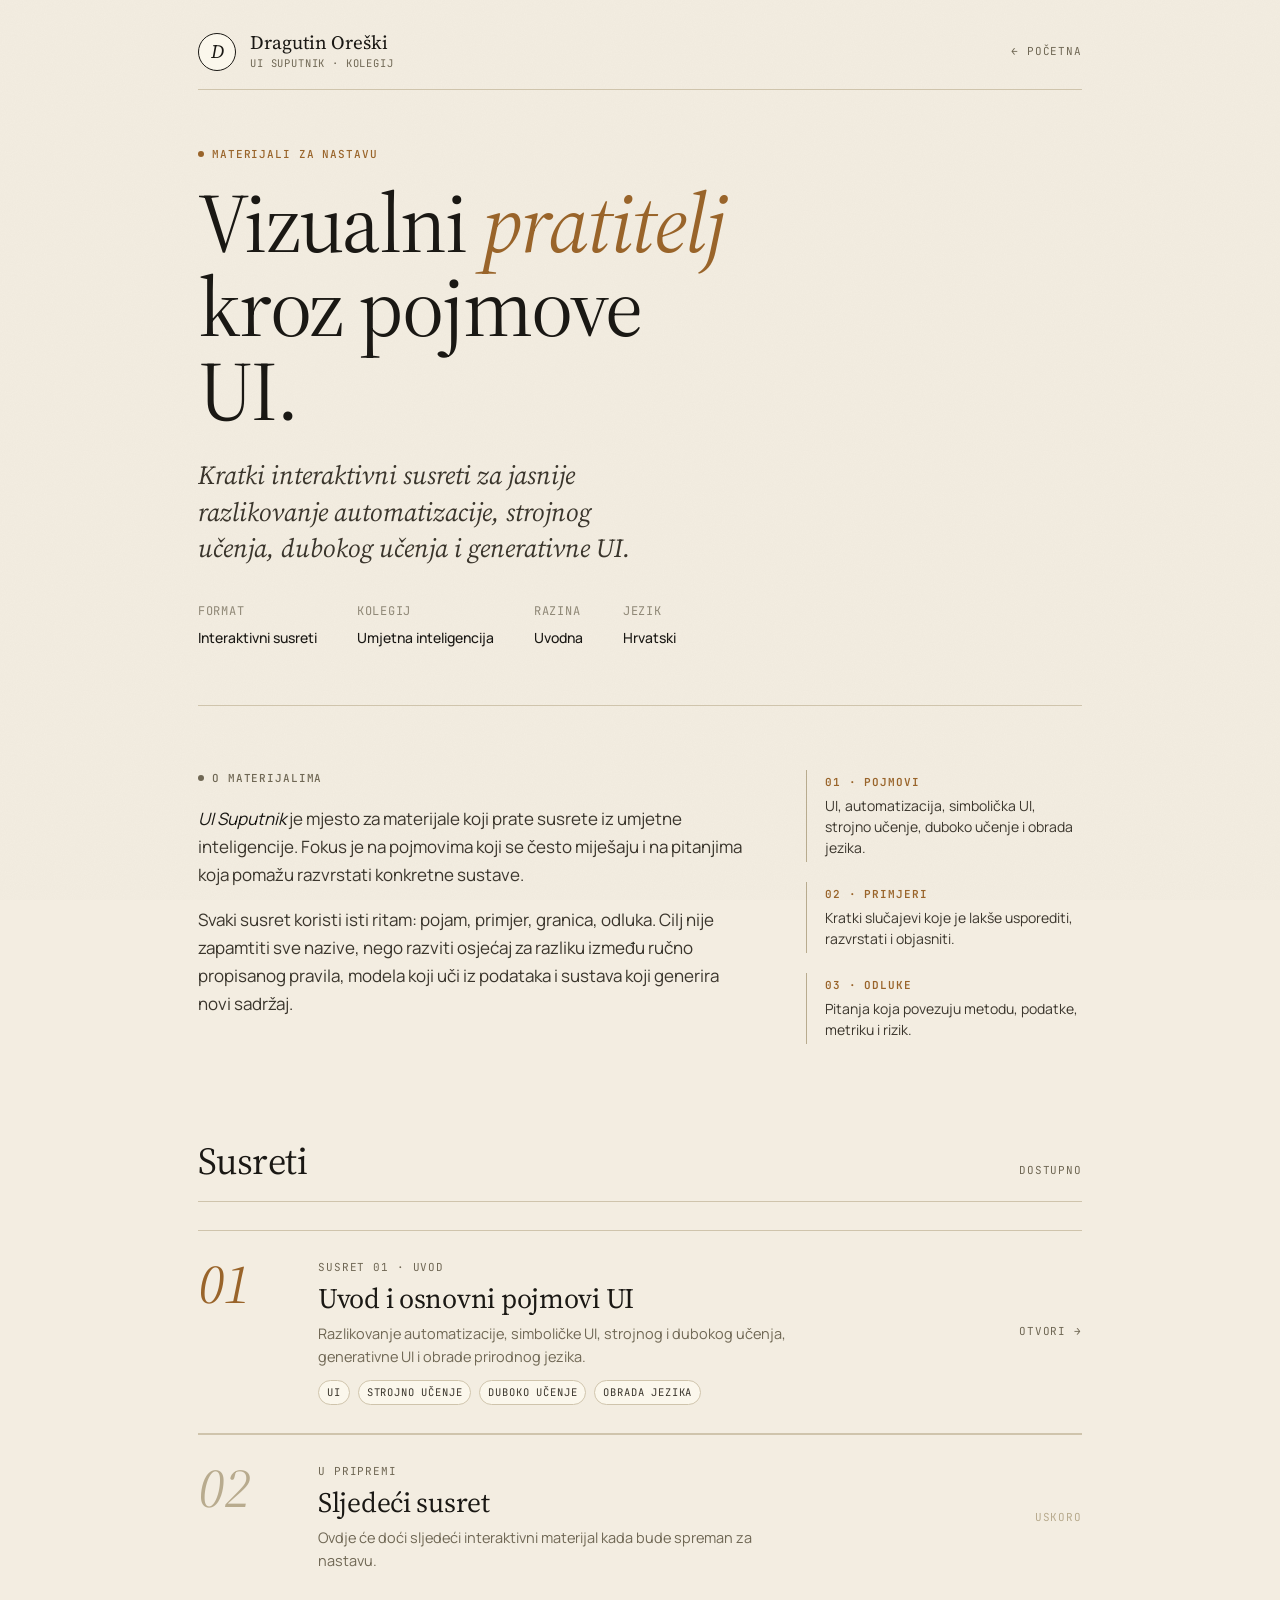
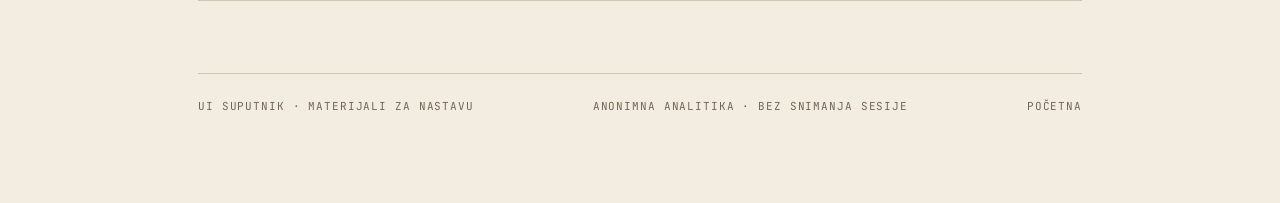
==== index.html @ d4bb2d11 "feat: add PostHog analytics" ====
<!DOCTYPE html>
<html lang="hr">
  <head>
    <meta charset="utf-8">
    <meta name="viewport" content="width=device-width, initial-scale=1">
    <meta name="robots" content="noindex,nofollow">
    <title>UI Suputnik · Materijali za kolegij</title>
    <meta name="description" content="UI Suputnik — vizualni materijali za kolegij umjetne inteligencije.">
    <link rel="alternate" type="text/markdown" href="https://dragutinoreski.com/courses/ui-suputnik/index.html.md" title="Markdown version">
    <link rel="preconnect" href="https://fonts.googleapis.com">
    <link rel="preconnect" href="https://fonts.gstatic.com" crossorigin>
    <link href="https://fonts.googleapis.com/css2?family=Source+Serif+4:ital,opsz,wght@0,8..60,400;0,8..60,500;1,8..60,400&family=Manrope:wght@400;500;600;700&family=JetBrains+Mono:wght@400;500;600&display=swap" rel="stylesheet">
    <style>
      /* ── Shared design tokens (mirrors tokens.css) ──────── */
      :root {
        --serif: "Source Serif 4", "Iowan Old Style", "Charter", Georgia, serif;
        --sans:  "Manrope", -apple-system, BlinkMacSystemFont, "Segoe UI", "Helvetica Neue", Helvetica, Arial, sans-serif;
        --mono:  "JetBrains Mono", ui-monospace, "SF Mono", Menlo, Consolas, monospace;

        --ink:        #1a1814;
        --ink-2:      #3a352c;
        --muted:      #6f6754;
        --muted-soft: #a59c84;

        --paper:      #faf8f3;
        --paper-warm: #f3ede1;
        --card:       #fbf7ec;

        --rule:       #cfc4ac;
        --rule-soft:  #f0eadc;
        --line-2:     #b8ab8e;

        --accent:      oklch(0.55 0.10 65);
        --accent-soft: oklch(0.92 0.04 70);
        --accent-wash: #efe3c7;

        --col-narrow: 760px;
        --col-wide:   980px;
      }

      * { box-sizing: border-box; }
      html, body { margin: 0; padding: 0; }

      body {
        min-height: 100vh;
        background: var(--paper-warm);
        color: var(--ink);
        font-family: var(--sans);
        font-size: 15px;
        line-height: 1.55;
        -webkit-font-smoothing: antialiased;
      }

      body::before {
        content: "";
        position: fixed;
        inset: 0;
        pointer-events: none;
        opacity: 0.32;
        mix-blend-mode: multiply;
        background-image: url("data:image/svg+xml;utf8,<svg xmlns='http://www.w3.org/2000/svg' width='240' height='240'><filter id='n'><feTurbulence type='fractalNoise' baseFrequency='0.9' numOctaves='2' stitchTiles='stitch'/><feColorMatrix values='0 0 0 0 0.1  0 0 0 0 0.09  0 0 0 0 0.07  0 0 0 0.06 0'/></filter><rect width='100%' height='100%' filter='url(%23n)'/></svg>");
        z-index: 0;
      }

      a {
        color: var(--accent);
        text-decoration: none;
        border-bottom: 1px solid currentColor;
      }
      a:hover { color: var(--ink); }

      .wrap {
        position: relative;
        z-index: 1;
        max-width: var(--col-wide);
        margin: 0 auto;
        padding: 32px clamp(20px, 4vw, 48px) 88px;
      }

      /* ── Topbar (shared shell) ──────────────────────────── */
      .topbar {
        display: flex;
        align-items: center;
        justify-content: space-between;
        gap: 24px;
        padding-bottom: 18px;
        border-bottom: 1px solid var(--rule);
        margin-bottom: 56px;
      }
      .brand {
        display: flex;
        align-items: center;
        gap: 14px;
        text-decoration: none;
        border-bottom: none;
        color: inherit;
      }
      .brand-mark {
        display: inline-grid;
        place-items: center;
        width: 38px; height: 38px;
        border: 1.5px solid var(--ink);
        border-radius: 50%;
        background: var(--card);
        font-family: var(--serif);
        font-size: 19px;
        font-style: italic;
      }
      .brand-name {
        display: block;
        font-family: var(--serif);
        font-size: 19px;
        line-height: 1.1;
        color: var(--ink);
      }
      .brand-meta {
        display: block;
        font-family: var(--mono);
        text-transform: uppercase;
        letter-spacing: 0.08em;
        color: var(--muted);
        font-size: 10.5px;
        margin-top: 2px;
      }
      .topbar-right {
        font-family: var(--mono);
        text-transform: uppercase;
        letter-spacing: 0.08em;
        color: var(--muted);
        font-size: 11px;
      }
      .topbar-right a {
        color: var(--muted);
        border-bottom-color: transparent;
      }
      .topbar-right a:hover {
        color: var(--ink);
        border-bottom-color: var(--ink);
      }

      .kicker,
      .section-label,
      .tag,
      .session-kicker,
      .session-cta,
      .colophon {
        font-family: var(--mono);
        text-transform: uppercase;
        letter-spacing: 0.08em;
      }

      .kicker {
        color: var(--accent);
        font-size: 11px;
        font-weight: 500;
        margin-bottom: 18px;
      }
      .kicker--muted { color: var(--muted); }
      .dot {
        display: inline-block;
        width: 6px; height: 6px;
        margin-right: 8px;
        border-radius: 50%;
        background: currentColor;
        transform: translateY(-1px);
      }

      h1 {
        max-width: 14ch;
        margin: 0 0 24px;
        font-family: var(--serif);
        font-size: clamp(46px, 7vw, 84px);
        font-weight: 400;
        line-height: 1;
        letter-spacing: -0.02em;
      }
      h1 em {
        color: var(--accent);
        font-style: italic;
      }

      .hero-sub {
        max-width: 36ch;
        margin: 0 0 36px;
        color: var(--ink-2);
        font-family: var(--serif);
        font-size: clamp(20px, 2.2vw, 26px);
        font-style: italic;
        line-height: 1.4;
      }

      .hero-meta {
        display: flex;
        flex-wrap: wrap;
        gap: 28px 40px;
        padding-bottom: 56px;
        border-bottom: 1px solid var(--rule);
        margin: 0 0 64px;
        color: var(--muted);
        font-family: var(--mono);
        font-size: 12px;
        letter-spacing: 0.06em;
        text-transform: uppercase;
      }
      .hero-meta dt { display: block; margin-bottom: 6px; opacity: 0.75; }
      .hero-meta dd {
        margin: 0;
        color: var(--ink);
        font-family: var(--sans);
        font-size: 14px;
        font-weight: 500;
        letter-spacing: 0;
        text-transform: none;
      }

      .prose {
        display: grid;
        grid-template-columns: minmax(0, 2fr) minmax(0, 1fr);
        gap: 56px;
        margin-bottom: 88px;
      }
      .prose p {
        max-width: 58ch;
        margin: 0 0 1em;
        color: var(--ink-2);
        font-size: 17px;
        line-height: 1.65;
      }
      .prose p:last-child { margin-bottom: 0; }
      .prose em { color: var(--ink); font-style: italic; }

      .pillars {
        display: flex;
        flex-direction: column;
        gap: 20px;
      }
      .pillar {
        padding: 4px 0 4px 18px;
        border-left: 1.5px solid var(--line-2);
      }
      .pillar h4 {
        margin: 0 0 4px;
        color: var(--accent);
        font-family: var(--mono);
        font-size: 11px;
        font-weight: 600;
        letter-spacing: 0.08em;
        text-transform: uppercase;
      }
      .pillar p {
        margin: 0;
        color: var(--ink-2);
        font-size: 14px;
        line-height: 1.5;
      }

      .section-head {
        display: flex;
        align-items: baseline;
        justify-content: space-between;
        gap: 24px;
        margin-bottom: 28px;
        padding-bottom: 10px;
        border-bottom: 1px solid var(--rule);
      }
      .section-head h2 {
        margin: 0;
        font-family: var(--serif);
        font-size: clamp(28px, 3vw, 38px);
        font-weight: 400;
        letter-spacing: -0.015em;
      }
      .section-label { color: var(--muted); font-size: 11px; }

      .sessions { display: flex; flex-direction: column; margin-bottom: 72px; }
      .session {
        display: grid;
        grid-template-columns: 92px minmax(0, 1fr) auto;
        gap: 28px;
        align-items: start;
        padding: 28px 0;
        border-top: 1px solid var(--rule);
        color: inherit;
        text-decoration: none;
        transition: background 0.18s ease;
      }
      .session:last-child { border-bottom: 1px solid var(--rule); }
      a.session { border-bottom: 1px solid var(--rule); }
      a.session:hover { background: linear-gradient(to right, var(--accent-wash) 0%, transparent 70%); }
      a.session:hover .session-title { color: var(--accent); }
      a.session:hover .session-cta { color: var(--accent); transform: translateX(2px); }

      .session-num {
        color: var(--accent);
        font-family: var(--serif);
        font-size: 56px;
        font-style: italic;
        font-weight: 400;
        line-height: 0.9;
        letter-spacing: -0.02em;
      }
      .session.is-soon .session-num { color: var(--line-2); }
      .session-kicker { margin-bottom: 6px; color: var(--muted); font-size: 11px; }
      .session-title {
        margin: 0 0 8px;
        color: var(--ink);
        font-family: var(--serif);
        font-size: clamp(22px, 2.2vw, 28px);
        font-weight: 400;
        line-height: 1.2;
        letter-spacing: -0.01em;
        transition: color 0.18s ease;
      }
      .session-desc {
        max-width: 52ch;
        margin: 0;
        color: var(--muted);
        font-size: 14.5px;
        line-height: 1.55;
      }
      .session-tags { display: flex; flex-wrap: wrap; gap: 8px; margin-top: 12px; }
      .tag {
        padding: 3px 8px;
        border: 1px solid var(--rule);
        border-radius: 100px;
        background: var(--card);
        color: var(--ink-2);
        font-size: 10.5px;
      }
      .session-cta {
        align-self: center;
        color: var(--muted);
        font-size: 11px;
        white-space: nowrap;
        transition: color 0.18s ease, transform 0.18s ease;
      }
      .session.is-soon .session-cta { color: var(--line-2); }

      .colophon {
        display: flex;
        justify-content: space-between;
        flex-wrap: wrap;
        gap: 12px;
        padding-top: 24px;
        border-top: 1px solid var(--rule);
        color: var(--muted);
        font-size: 11px;
      }
      .colophon a { color: var(--muted); border-bottom-color: transparent; }
      .colophon a:hover { color: var(--ink); border-bottom-color: var(--ink); }

      @media (max-width: 720px) {
        .topbar { align-items: flex-start; margin-bottom: 36px; }
        h1 { font-size: 48px; }
        .hero-meta { gap: 18px 28px; margin-bottom: 56px; }
        .prose { grid-template-columns: 1fr; gap: 36px; margin-bottom: 56px; }
        .prose p { font-size: 16px; }
        .session { grid-template-columns: 60px minmax(0, 1fr); gap: 18px; padding: 22px 0; }
        .session-num { font-size: 40px; }
        .session-cta { grid-column: 2; align-self: start; margin-top: 8px; }
      }
    </style>
    <script defer src="/analytics.js"></script>
  </head>
  <body>
    <div class="wrap">
      <header class="topbar">
        <a class="brand" href="../../">
          <span class="brand-mark" aria-hidden="true">D</span>
          <span>
            <span class="brand-name">Dragutin Oreški</span>
            <span class="brand-meta">UI Suputnik · Kolegij</span>
          </span>
        </a>
        <nav class="topbar-right">
          <a href="../../">← Početna</a>
        </nav>
      </header>

      <section>
        <div class="kicker"><span class="dot"></span>Materijali za nastavu</div>
        <h1>Vizualni <em>pratitelj</em> kroz pojmove UI.</h1>
        <p class="hero-sub">
          Kratki interaktivni susreti za jasnije razlikovanje automatizacije, strojnog učenja, dubokog učenja i generativne UI.
        </p>

        <dl class="hero-meta">
          <div><dt>Format</dt><dd>Interaktivni susreti</dd></div>
          <div><dt>Kolegij</dt><dd>Umjetna inteligencija</dd></div>
          <div><dt>Razina</dt><dd>Uvodna</dd></div>
          <div><dt>Jezik</dt><dd>Hrvatski</dd></div>
        </dl>
      </section>

      <section class="prose">
        <div>
          <div class="kicker kicker--muted"><span class="dot"></span>O materijalima</div>
          <p>
            <em>UI Suputnik</em> je mjesto za materijale koji prate susrete iz umjetne inteligencije. Fokus je na pojmovima koji se često miješaju i na pitanjima koja pomažu razvrstati konkretne sustave.
          </p>
          <p>
            Svaki susret koristi isti ritam: pojam, primjer, granica, odluka. Cilj nije zapamtiti sve nazive, nego razviti osjećaj za razliku između ručno propisanog pravila, modela koji uči iz podataka i sustava koji generira novi sadržaj.
          </p>
        </div>
        <aside class="pillars">
          <div class="pillar">
            <h4>01 · Pojmovi</h4>
            <p>UI, automatizacija, simbolička UI, strojno učenje, duboko učenje i obrada jezika.</p>
          </div>
          <div class="pillar">
            <h4>02 · Primjeri</h4>
            <p>Kratki slučajevi koje je lakše usporediti, razvrstati i objasniti.</p>
          </div>
          <div class="pillar">
            <h4>03 · Odluke</h4>
            <p>Pitanja koja povezuju metodu, podatke, metriku i rizik.</p>
          </div>
        </aside>
      </section>

      <section>
        <div class="section-head">
          <h2>Susreti</h2>
          <span class="section-label">dostupno</span>
        </div>

        <div class="sessions">
          <a class="session" href="susret-01/">
            <div class="session-num">01</div>
            <div>
              <div class="session-kicker">Susret 01 · Uvod</div>
              <h3 class="session-title">Uvod i osnovni pojmovi UI</h3>
              <p class="session-desc">
                Razlikovanje automatizacije, simboličke UI, strojnog i dubokog učenja, generativne UI i obrade prirodnog jezika.
              </p>
              <div class="session-tags">
                <span class="tag">UI</span>
                <span class="tag">Strojno učenje</span>
                <span class="tag">Duboko učenje</span>
                <span class="tag">Obrada jezika</span>
              </div>
            </div>
            <div class="session-cta">Otvori →</div>
          </a>

          <div class="session is-soon">
            <div class="session-num">02</div>
            <div>
              <div class="session-kicker">U pripremi</div>
              <h3 class="session-title">Sljedeći susret</h3>
              <p class="session-desc">
                Ovdje će doći sljedeći interaktivni materijal kada bude spreman za nastavu.
              </p>
            </div>
            <div class="session-cta">Uskoro</div>
          </div>
        </div>
      </section>

      <footer class="colophon">
        <span>UI Suputnik · materijali za nastavu</span>
        <span>Anonimna analitika · bez snimanja sesije</span>
        <span><a href="../../">Početna</a></span>
      </footer>
    </div>
  </body>
</html>
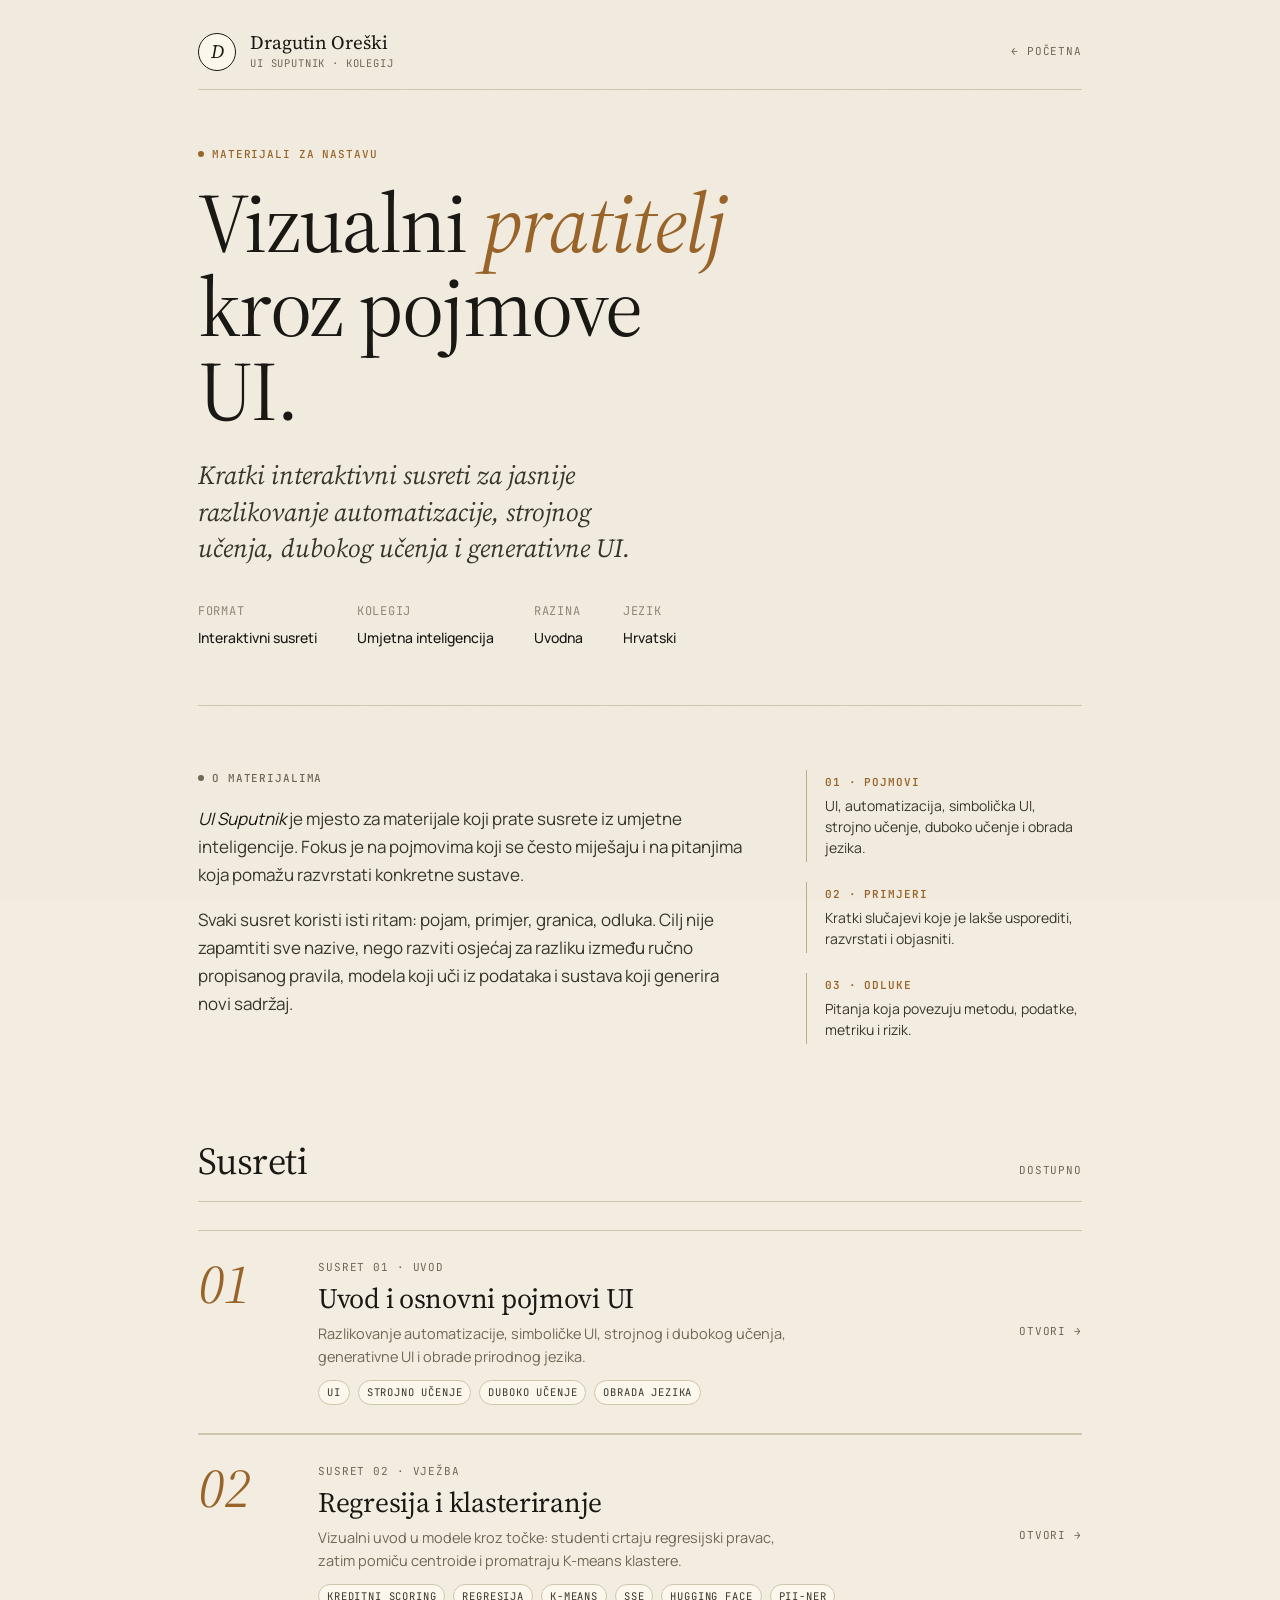
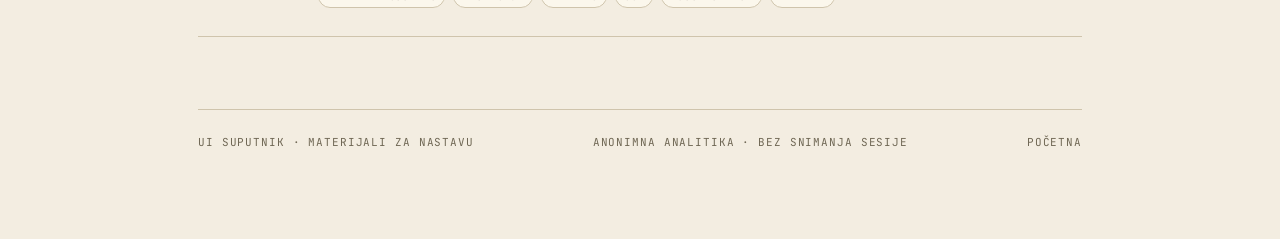
==== commit fc315815: "feat: add susret-02 (regresija i klasteriranje)" ====
--- a/index.html
+++ b/index.html
@@ -443,17 +443,25 @@
             <div class="session-cta">Otvori →</div>
           </a>
 
-          <div class="session is-soon">
+          <a class="session" href="susret-02/">
             <div class="session-num">02</div>
             <div>
-              <div class="session-kicker">U pripremi</div>
-              <h3 class="session-title">Sljedeći susret</h3>
+              <div class="session-kicker">Susret 02 · Vježba</div>
+              <h3 class="session-title">Regresija i klasteriranje</h3>
               <p class="session-desc">
-                Ovdje će doći sljedeći interaktivni materijal kada bude spreman za nastavu.
+                Vizualni uvod u modele kroz točke: studenti crtaju regresijski pravac, zatim pomiču centroide i promatraju K-means klastere.
               </p>
+              <div class="session-tags">
+                <span class="tag">Kreditni scoring</span>
+                <span class="tag">Regresija</span>
+                <span class="tag">K-means</span>
+                <span class="tag">SSE</span>
+                <span class="tag">Hugging Face</span>
+                <span class="tag">PII-NER</span>
+              </div>
             </div>
-            <div class="session-cta">Uskoro</div>
-          </div>
+            <div class="session-cta">Otvori →</div>
+          </a>
         </div>
       </section>
 
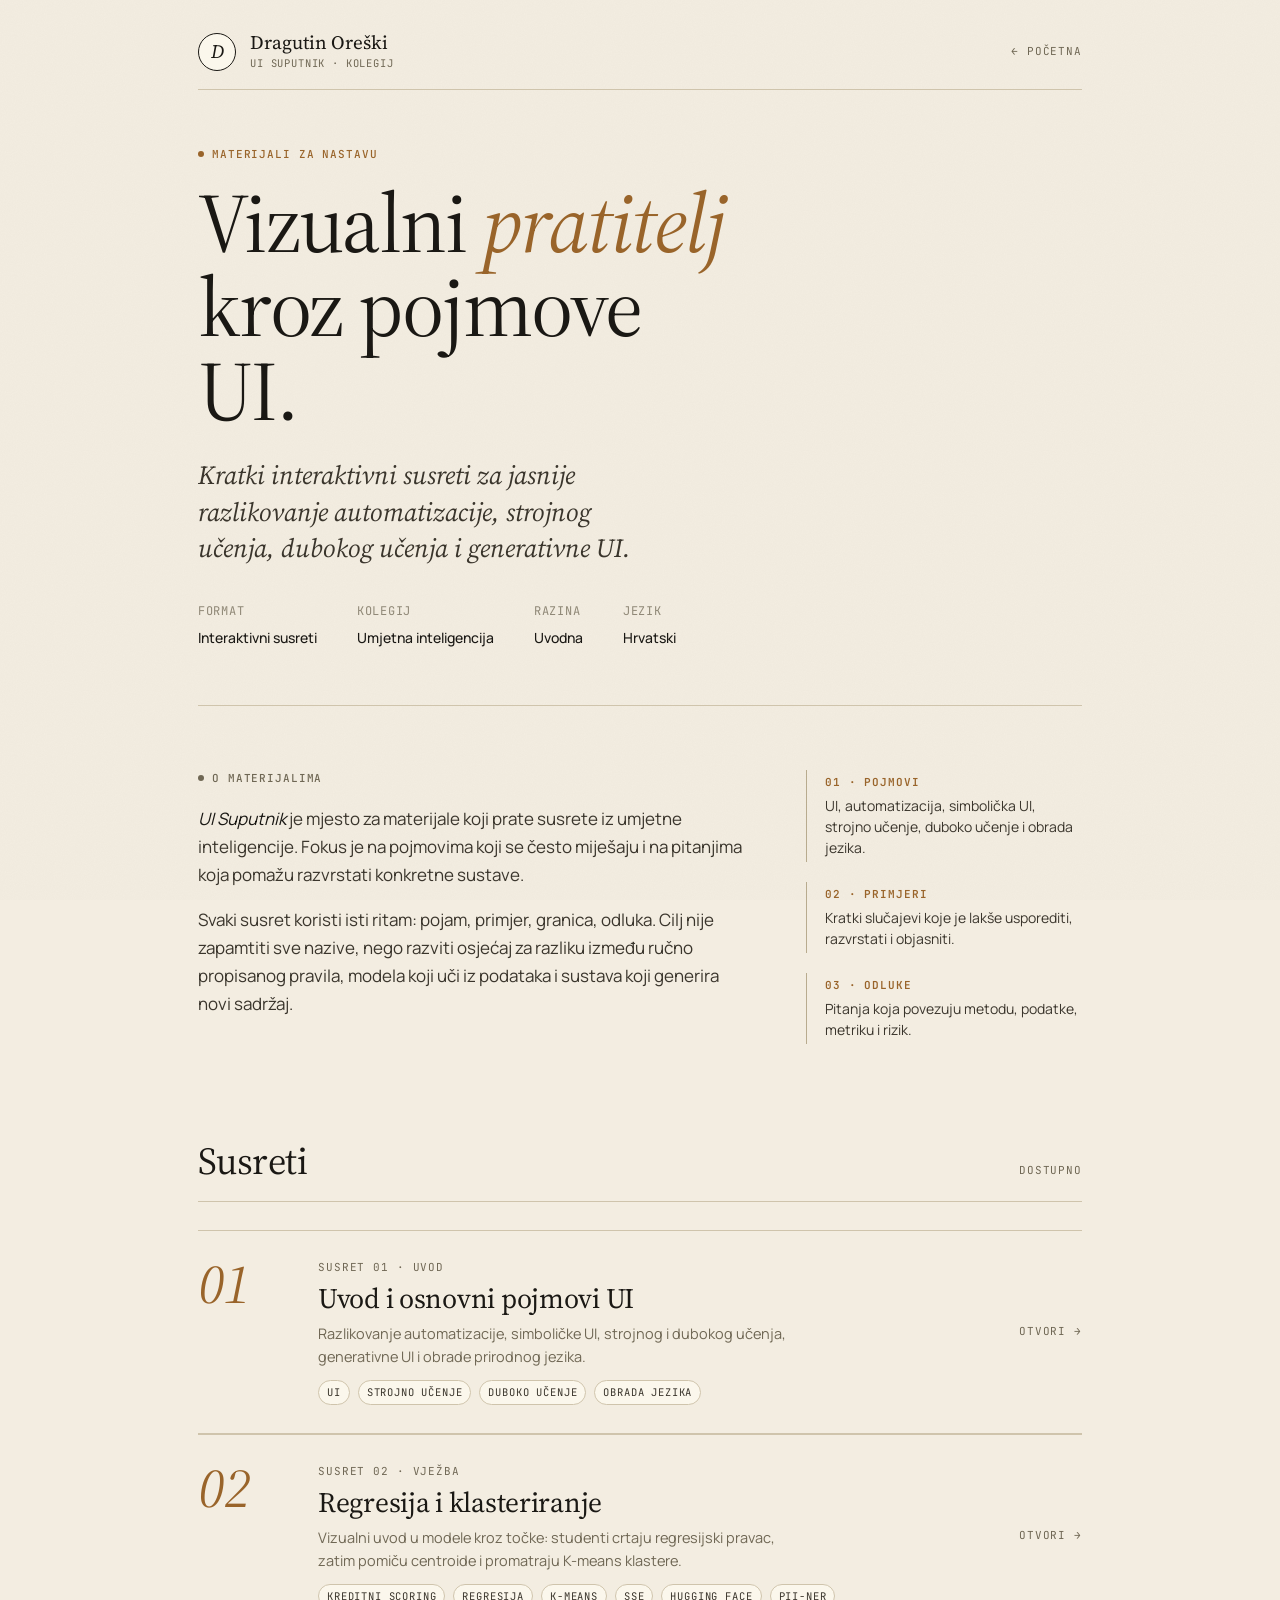
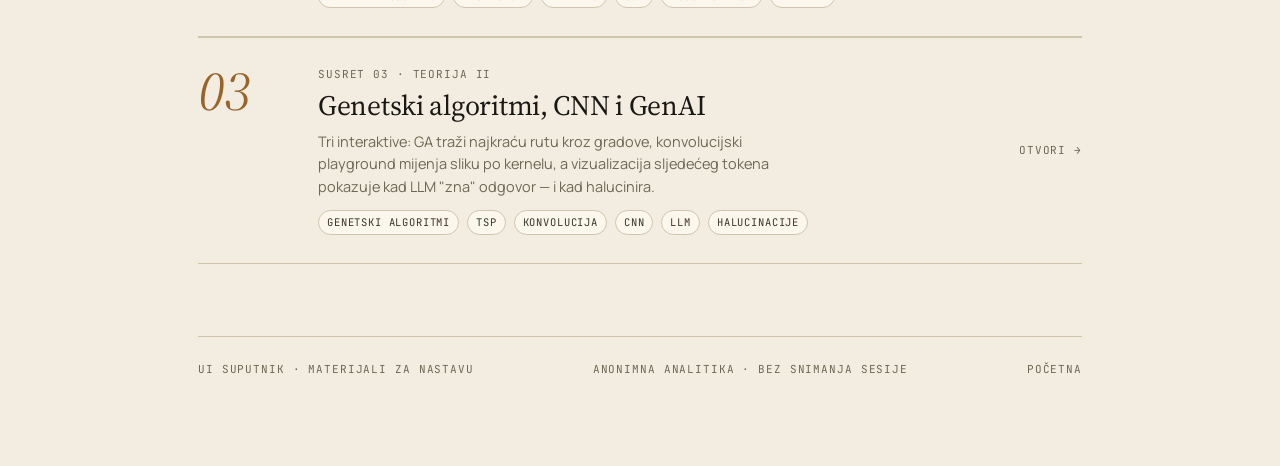
==== commit 206ecec8: "feat: add susret 03 interactive demos" ====
--- a/index.html
+++ b/index.html
@@ -462,6 +462,26 @@
             </div>
             <div class="session-cta">Otvori →</div>
           </a>
+
+          <a class="session" href="susret-03/">
+            <div class="session-num">03</div>
+            <div>
+              <div class="session-kicker">Susret 03 · Teorija II</div>
+              <h3 class="session-title">Genetski algoritmi, CNN i GenAI</h3>
+              <p class="session-desc">
+                Tri interaktive: GA traži najkraću rutu kroz gradove, konvolucijski playground mijenja sliku po kernelu, a vizualizacija sljedećeg tokena pokazuje kad LLM "zna" odgovor — i kad halucinira.
+              </p>
+              <div class="session-tags">
+                <span class="tag">Genetski algoritmi</span>
+                <span class="tag">TSP</span>
+                <span class="tag">Konvolucija</span>
+                <span class="tag">CNN</span>
+                <span class="tag">LLM</span>
+                <span class="tag">Halucinacije</span>
+              </div>
+            </div>
+            <div class="session-cta">Otvori →</div>
+          </a>
         </div>
       </section>
 
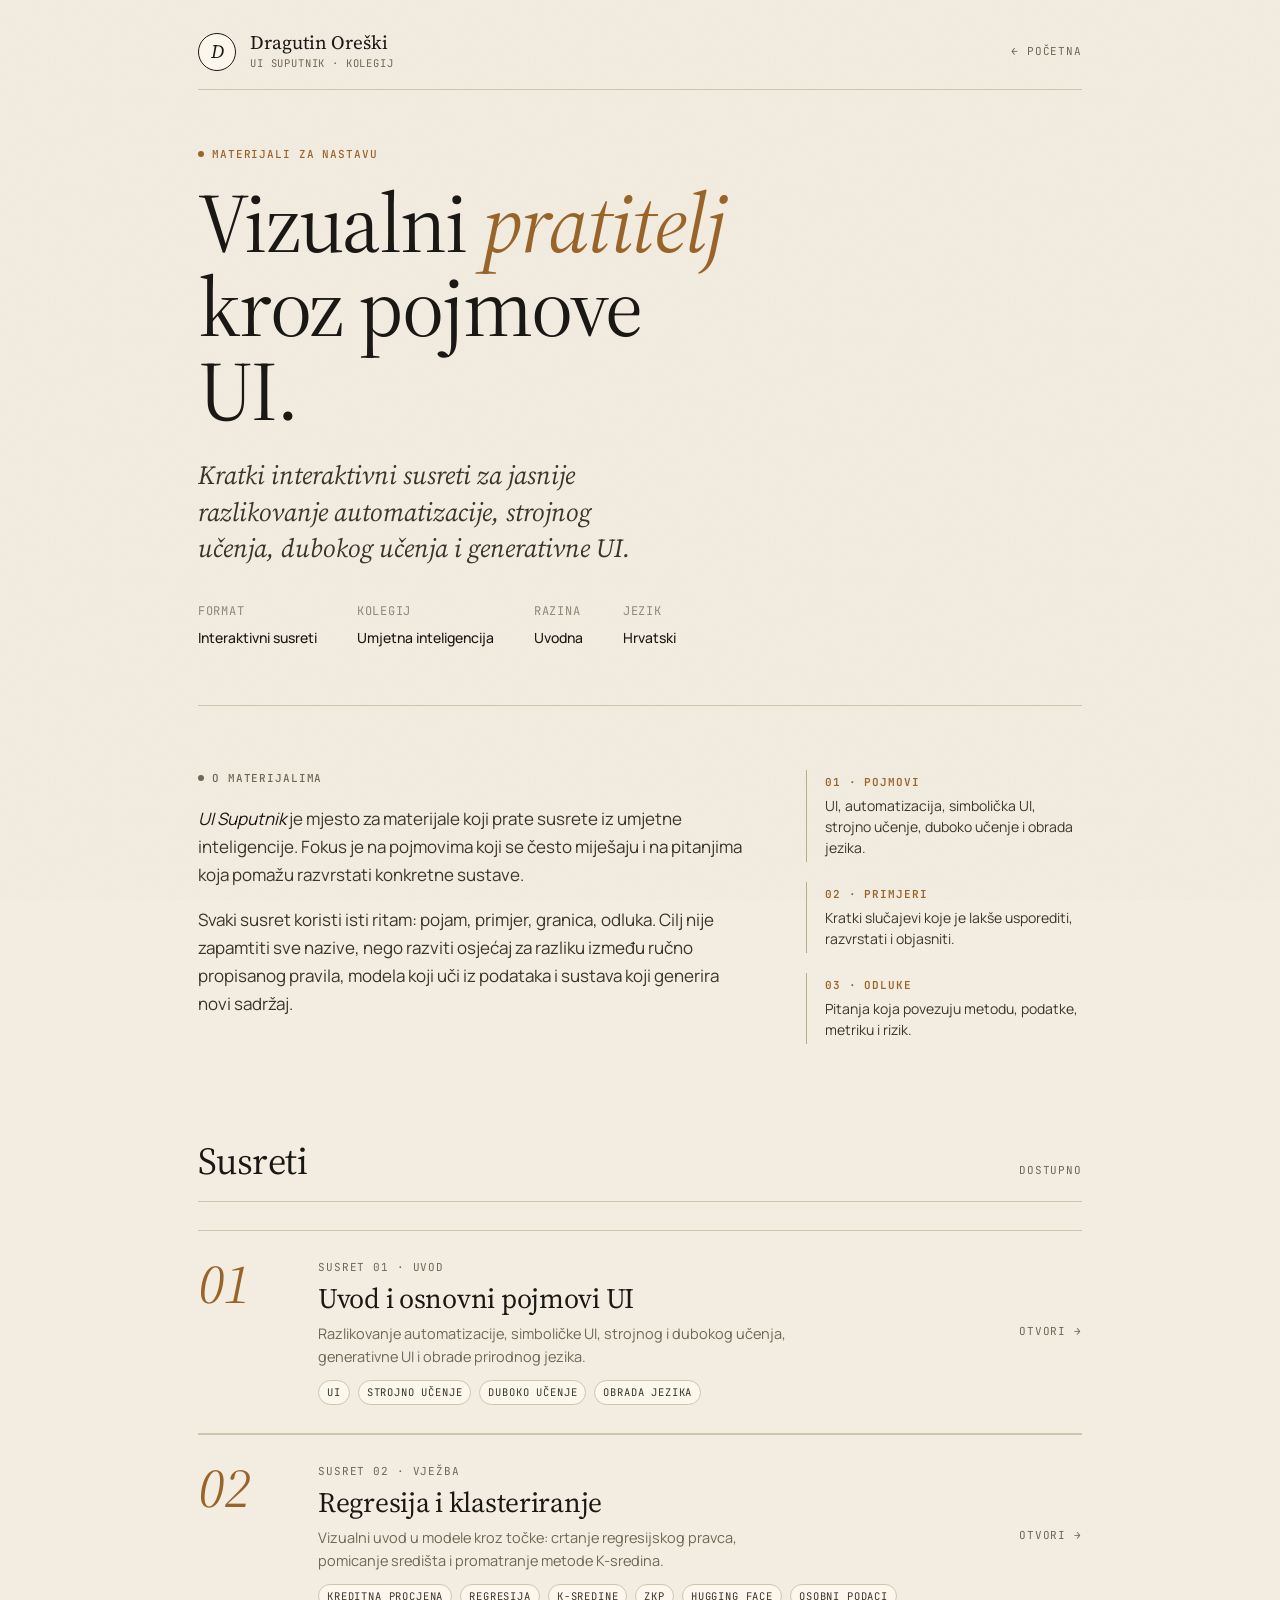
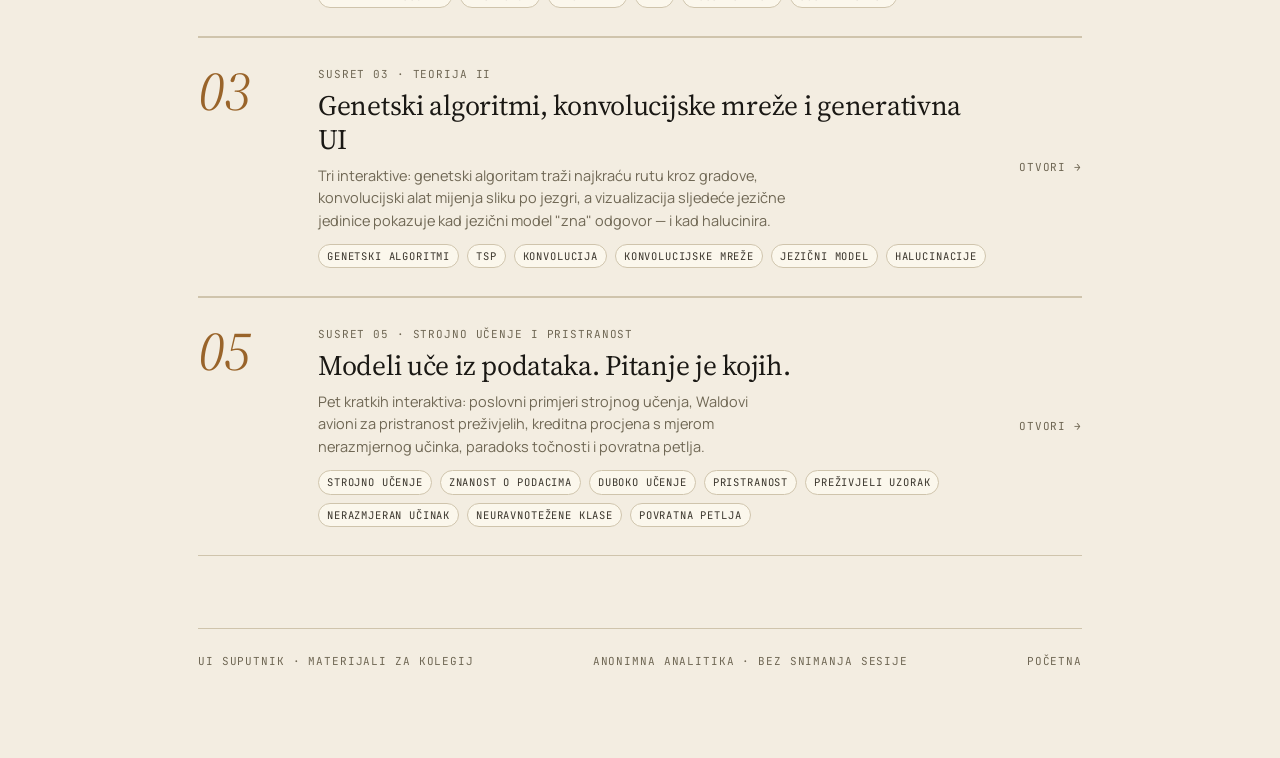
==== commit 2a7d730e: "chore: update session navigation and labels" ====
--- a/index.html
+++ b/index.html
@@ -449,15 +449,15 @@
               <div class="session-kicker">Susret 02 · Vježba</div>
               <h3 class="session-title">Regresija i klasteriranje</h3>
               <p class="session-desc">
-                Vizualni uvod u modele kroz točke: studenti crtaju regresijski pravac, zatim pomiču centroide i promatraju K-means klastere.
+                Vizualni uvod u modele kroz točke: crtanje regresijskog pravca, pomicanje središta i promatranje metode K-sredina.
               </p>
               <div class="session-tags">
-                <span class="tag">Kreditni scoring</span>
+                <span class="tag">Kreditna procjena</span>
                 <span class="tag">Regresija</span>
-                <span class="tag">K-means</span>
-                <span class="tag">SSE</span>
+                <span class="tag">K-sredine</span>
+                <span class="tag">ZKP</span>
                 <span class="tag">Hugging Face</span>
-                <span class="tag">PII-NER</span>
+                <span class="tag">Osobni podaci</span>
               </div>
             </div>
             <div class="session-cta">Otvori →</div>
@@ -467,17 +467,39 @@
             <div class="session-num">03</div>
             <div>
               <div class="session-kicker">Susret 03 · Teorija II</div>
-              <h3 class="session-title">Genetski algoritmi, CNN i GenAI</h3>
+              <h3 class="session-title">Genetski algoritmi, konvolucijske mreže i generativna UI</h3>
               <p class="session-desc">
-                Tri interaktive: GA traži najkraću rutu kroz gradove, konvolucijski playground mijenja sliku po kernelu, a vizualizacija sljedećeg tokena pokazuje kad LLM "zna" odgovor — i kad halucinira.
+                Tri interaktive: genetski algoritam traži najkraću rutu kroz gradove, konvolucijski alat mijenja sliku po jezgri, a vizualizacija sljedeće jezične jedinice pokazuje kad jezični model "zna" odgovor — i kad halucinira.
               </p>
               <div class="session-tags">
                 <span class="tag">Genetski algoritmi</span>
                 <span class="tag">TSP</span>
                 <span class="tag">Konvolucija</span>
-                <span class="tag">CNN</span>
-                <span class="tag">LLM</span>
+                <span class="tag">Konvolucijske mreže</span>
+                <span class="tag">Jezični model</span>
                 <span class="tag">Halucinacije</span>
+              </div>
+            </div>
+            <div class="session-cta">Otvori →</div>
+          </a>
+
+          <a class="session" href="susret-05/">
+            <div class="session-num">05</div>
+            <div>
+              <div class="session-kicker">Susret 05 · Strojno učenje i pristranost</div>
+              <h3 class="session-title">Modeli uče iz podataka. Pitanje je kojih.</h3>
+              <p class="session-desc">
+                Pet kratkih interaktiva: poslovni primjeri strojnog učenja, Waldovi avioni za pristranost preživjelih, kreditna procjena s mjerom nerazmjernog učinka, paradoks točnosti i povratna petlja.
+              </p>
+              <div class="session-tags">
+                <span class="tag">Strojno učenje</span>
+                <span class="tag">Znanost o podacima</span>
+                <span class="tag">Duboko učenje</span>
+                <span class="tag">Pristranost</span>
+                <span class="tag">Preživjeli uzorak</span>
+                <span class="tag">Nerazmjeran učinak</span>
+                <span class="tag">Neuravnotežene klase</span>
+                <span class="tag">Povratna petlja</span>
               </div>
             </div>
             <div class="session-cta">Otvori →</div>
@@ -486,7 +508,7 @@
       </section>
 
       <footer class="colophon">
-        <span>UI Suputnik · materijali za nastavu</span>
+        <span>UI Suputnik · materijali za kolegij</span>
         <span>Anonimna analitika · bez snimanja sesije</span>
         <span><a href="../../">Početna</a></span>
       </footer>
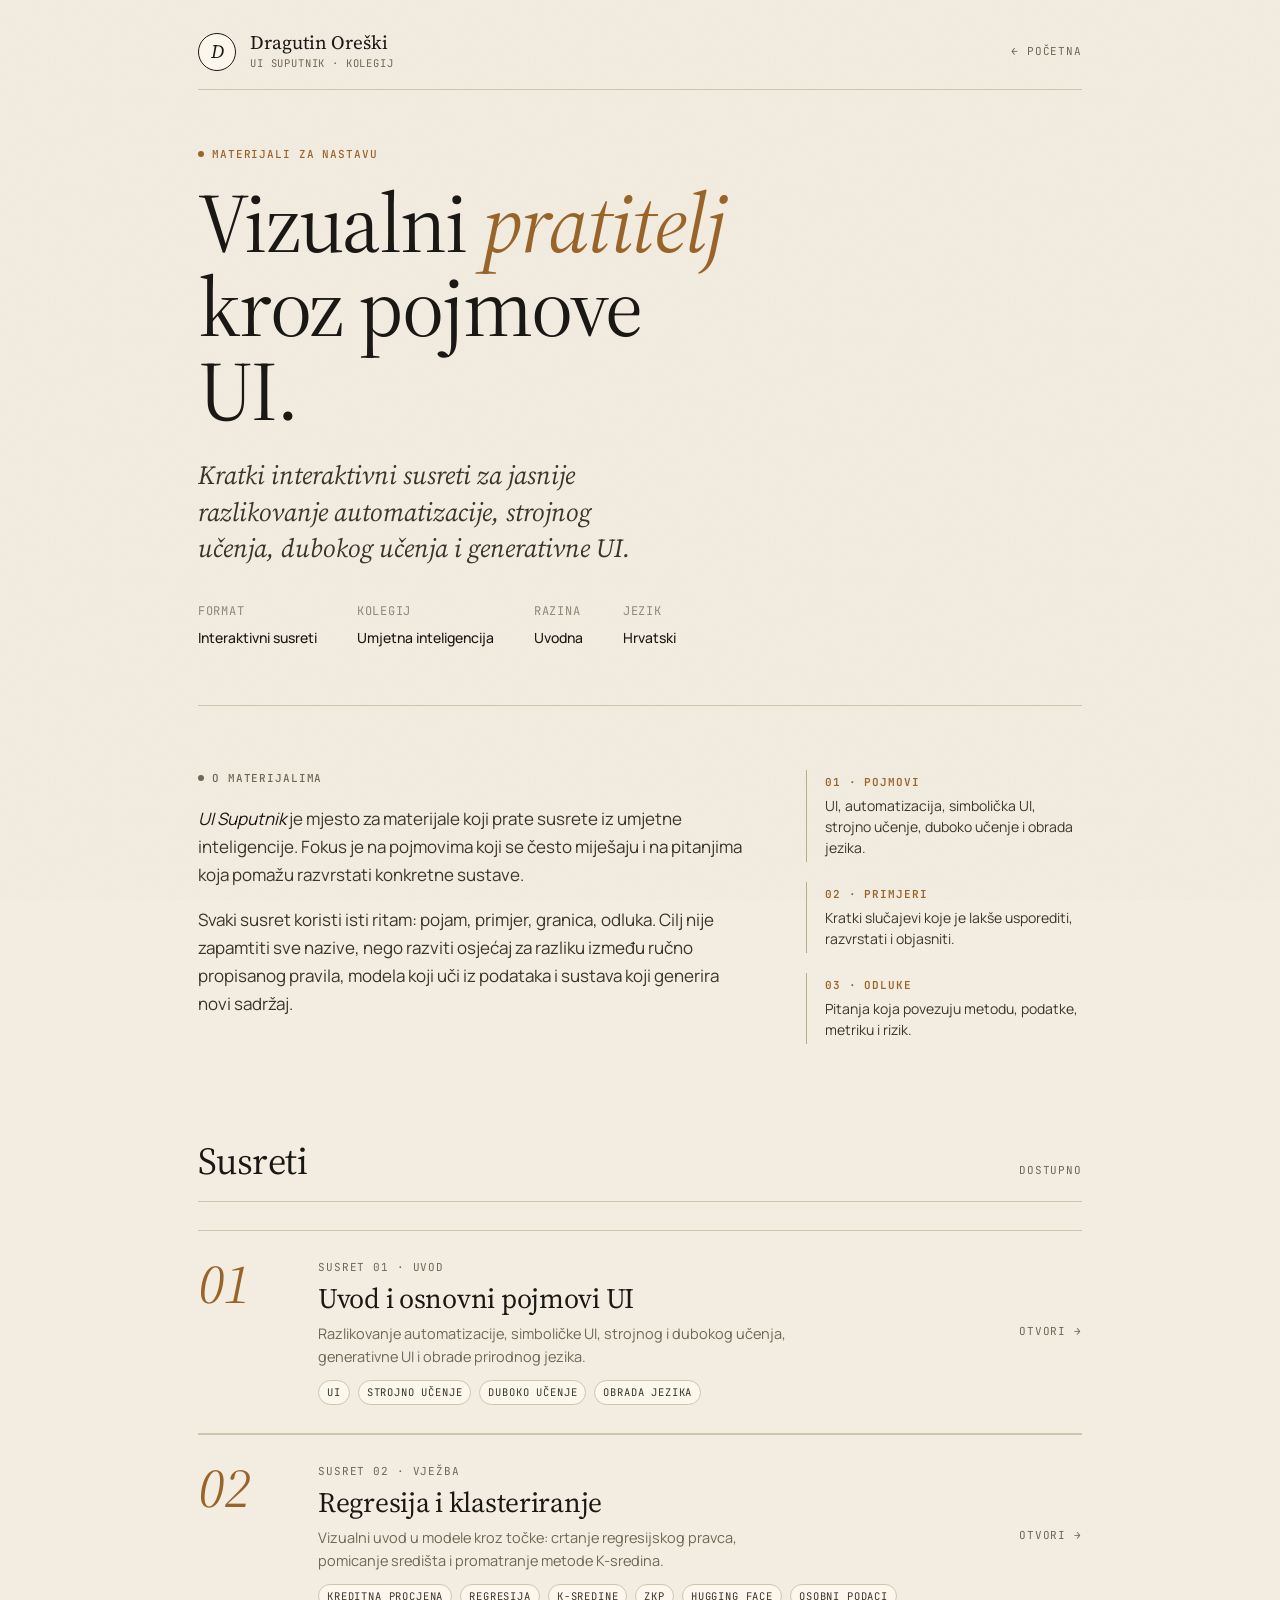
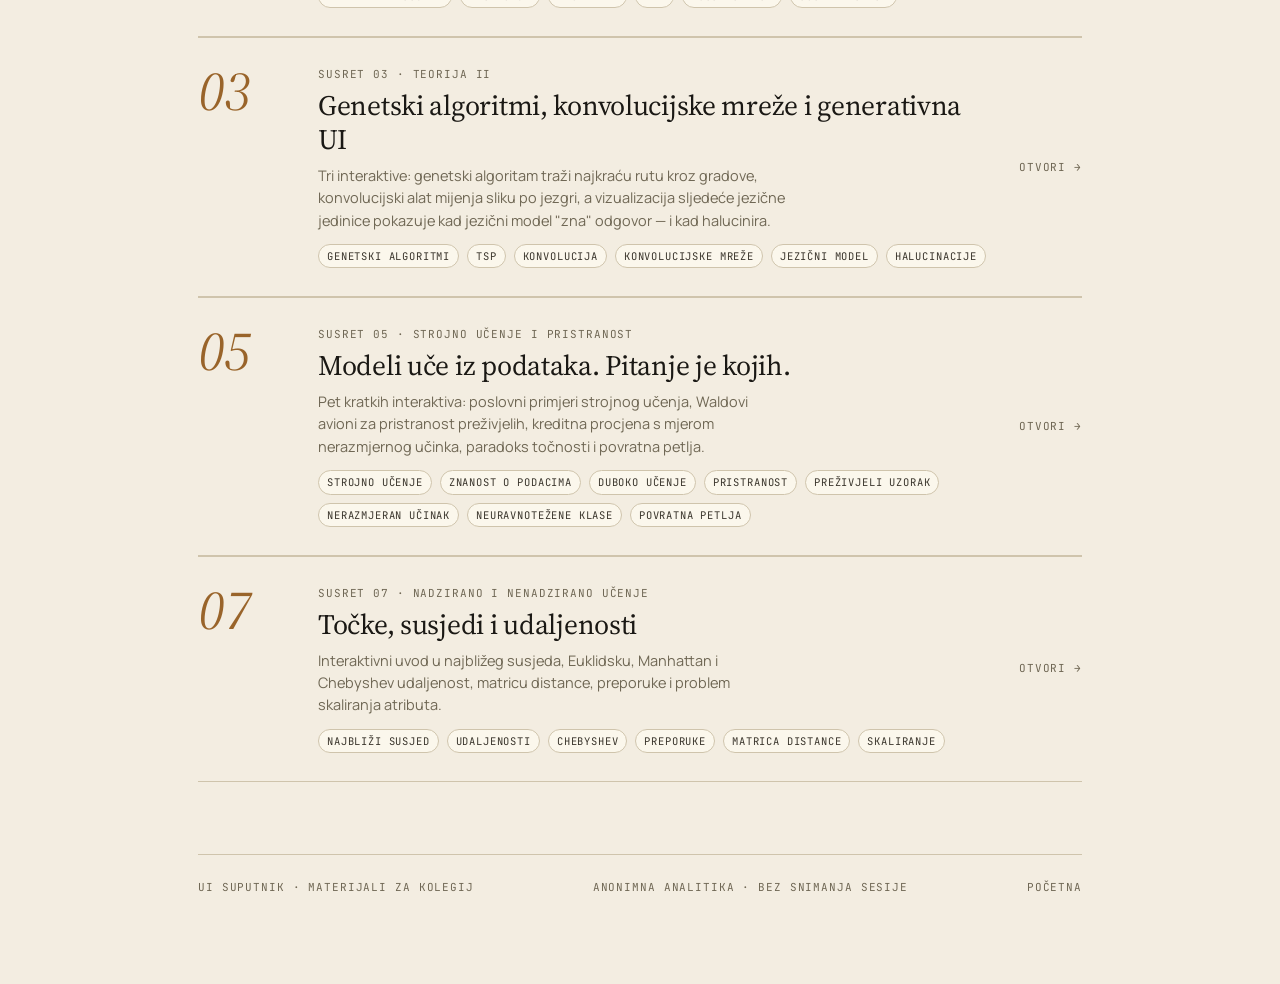
==== commit 3498a5c4: "feat: add susret 07 distance companion" ====
--- a/index.html
+++ b/index.html
@@ -504,6 +504,26 @@
             </div>
             <div class="session-cta">Otvori →</div>
           </a>
+
+          <a class="session" href="susret-07/">
+            <div class="session-num">07</div>
+            <div>
+              <div class="session-kicker">Susret 07 · Nadzirano i nenadzirano učenje</div>
+              <h3 class="session-title">Točke, susjedi i udaljenosti</h3>
+              <p class="session-desc">
+                Interaktivni uvod u najbližeg susjeda, Euklidsku, Manhattan i Chebyshev udaljenost, matricu distance, preporuke i problem skaliranja atributa.
+              </p>
+              <div class="session-tags">
+                <span class="tag">Najbliži susjed</span>
+                <span class="tag">Udaljenosti</span>
+                <span class="tag">Chebyshev</span>
+                <span class="tag">Preporuke</span>
+                <span class="tag">Matrica distance</span>
+                <span class="tag">Skaliranje</span>
+              </div>
+            </div>
+            <div class="session-cta">Otvori →</div>
+          </a>
         </div>
       </section>
 
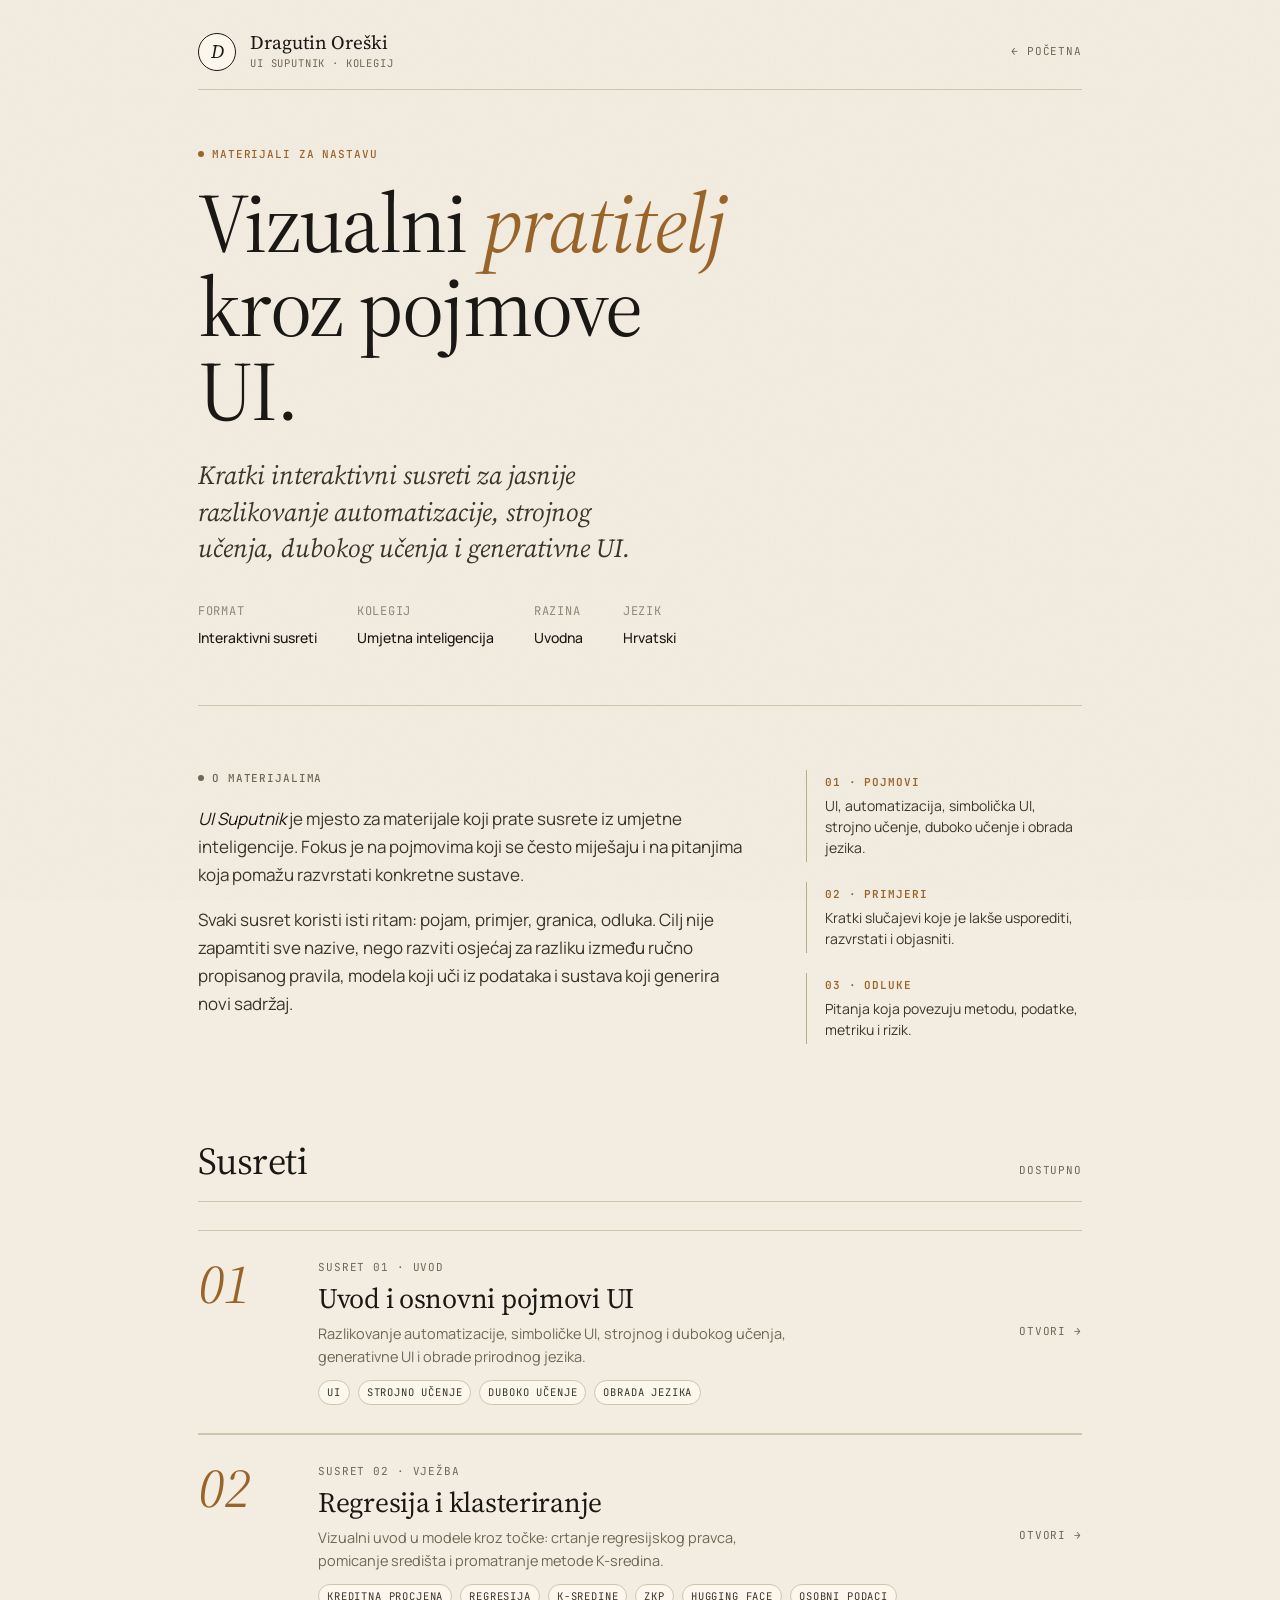
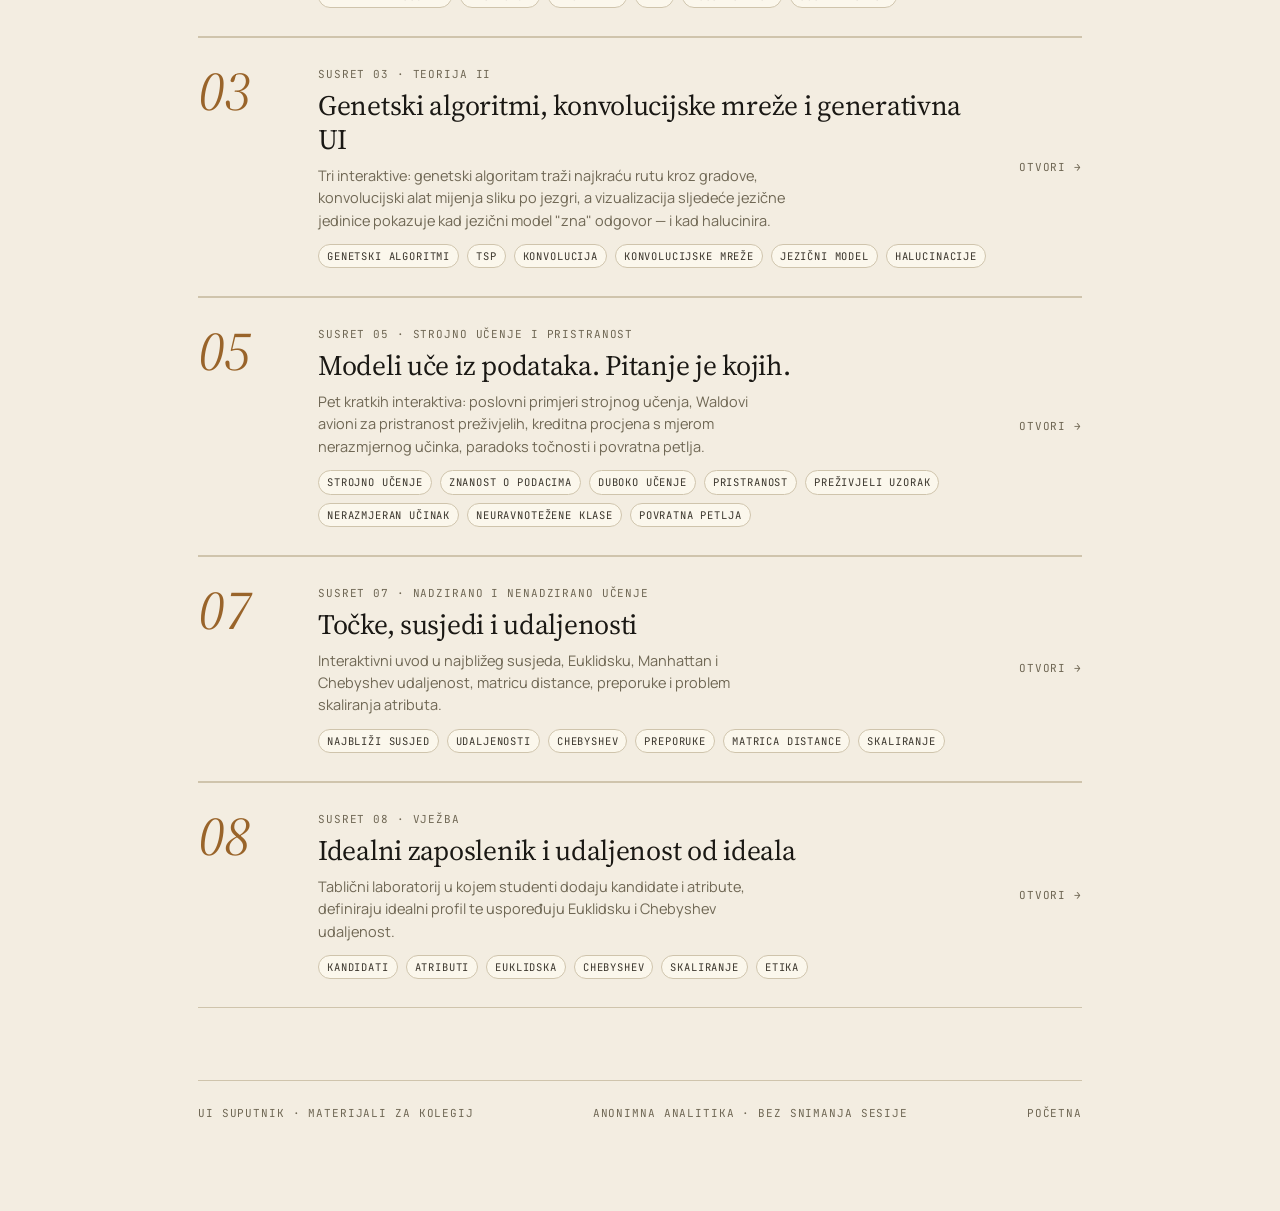
==== commit edefec5c: "feat: add ideal employee distance lab" ====
--- a/index.html
+++ b/index.html
@@ -524,6 +524,26 @@
             </div>
             <div class="session-cta">Otvori →</div>
           </a>
+
+          <a class="session" href="susret-08/">
+            <div class="session-num">08</div>
+            <div>
+              <div class="session-kicker">Susret 08 · Vježba</div>
+              <h3 class="session-title">Idealni zaposlenik i udaljenost od ideala</h3>
+              <p class="session-desc">
+                Tablični laboratorij u kojem studenti dodaju kandidate i atribute, definiraju idealni profil te uspoređuju Euklidsku i Chebyshev udaljenost.
+              </p>
+              <div class="session-tags">
+                <span class="tag">Kandidati</span>
+                <span class="tag">Atributi</span>
+                <span class="tag">Euklidska</span>
+                <span class="tag">Chebyshev</span>
+                <span class="tag">Skaliranje</span>
+                <span class="tag">Etika</span>
+              </div>
+            </div>
+            <div class="session-cta">Otvori →</div>
+          </a>
         </div>
       </section>
 
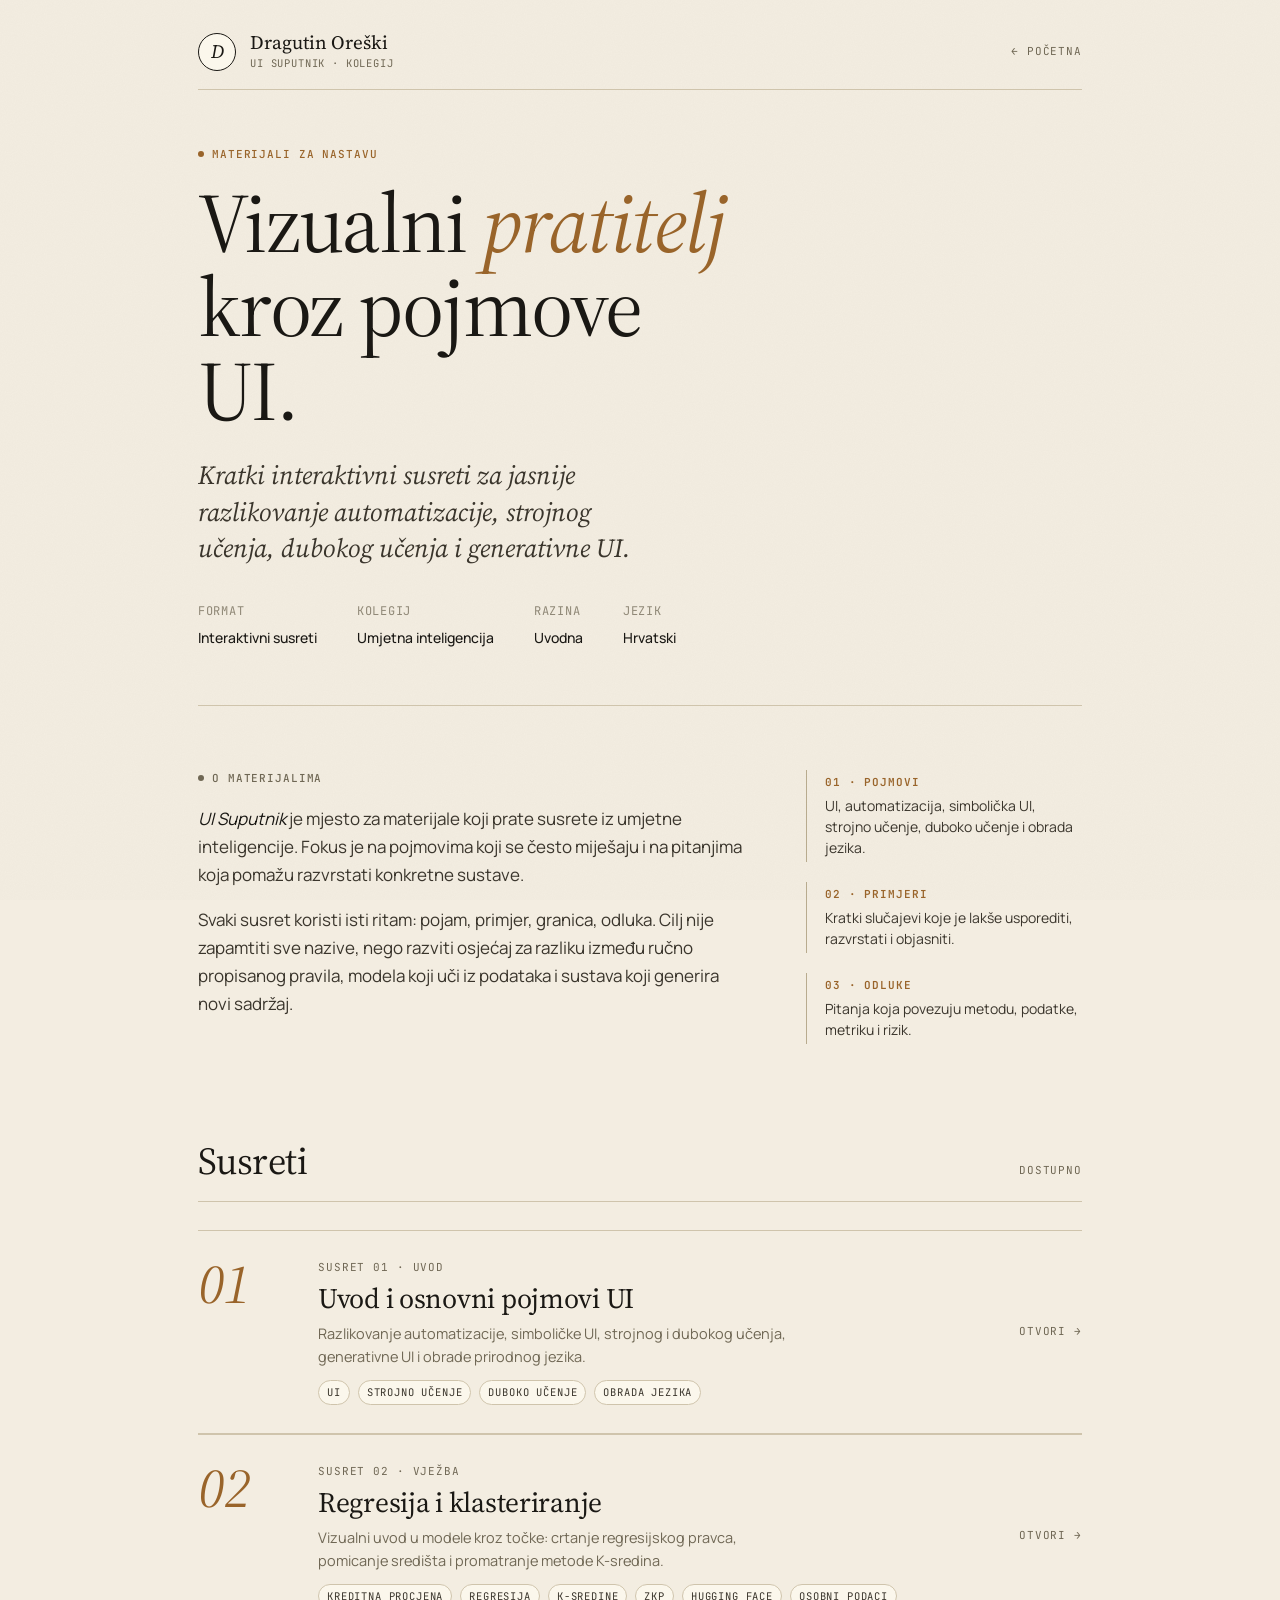
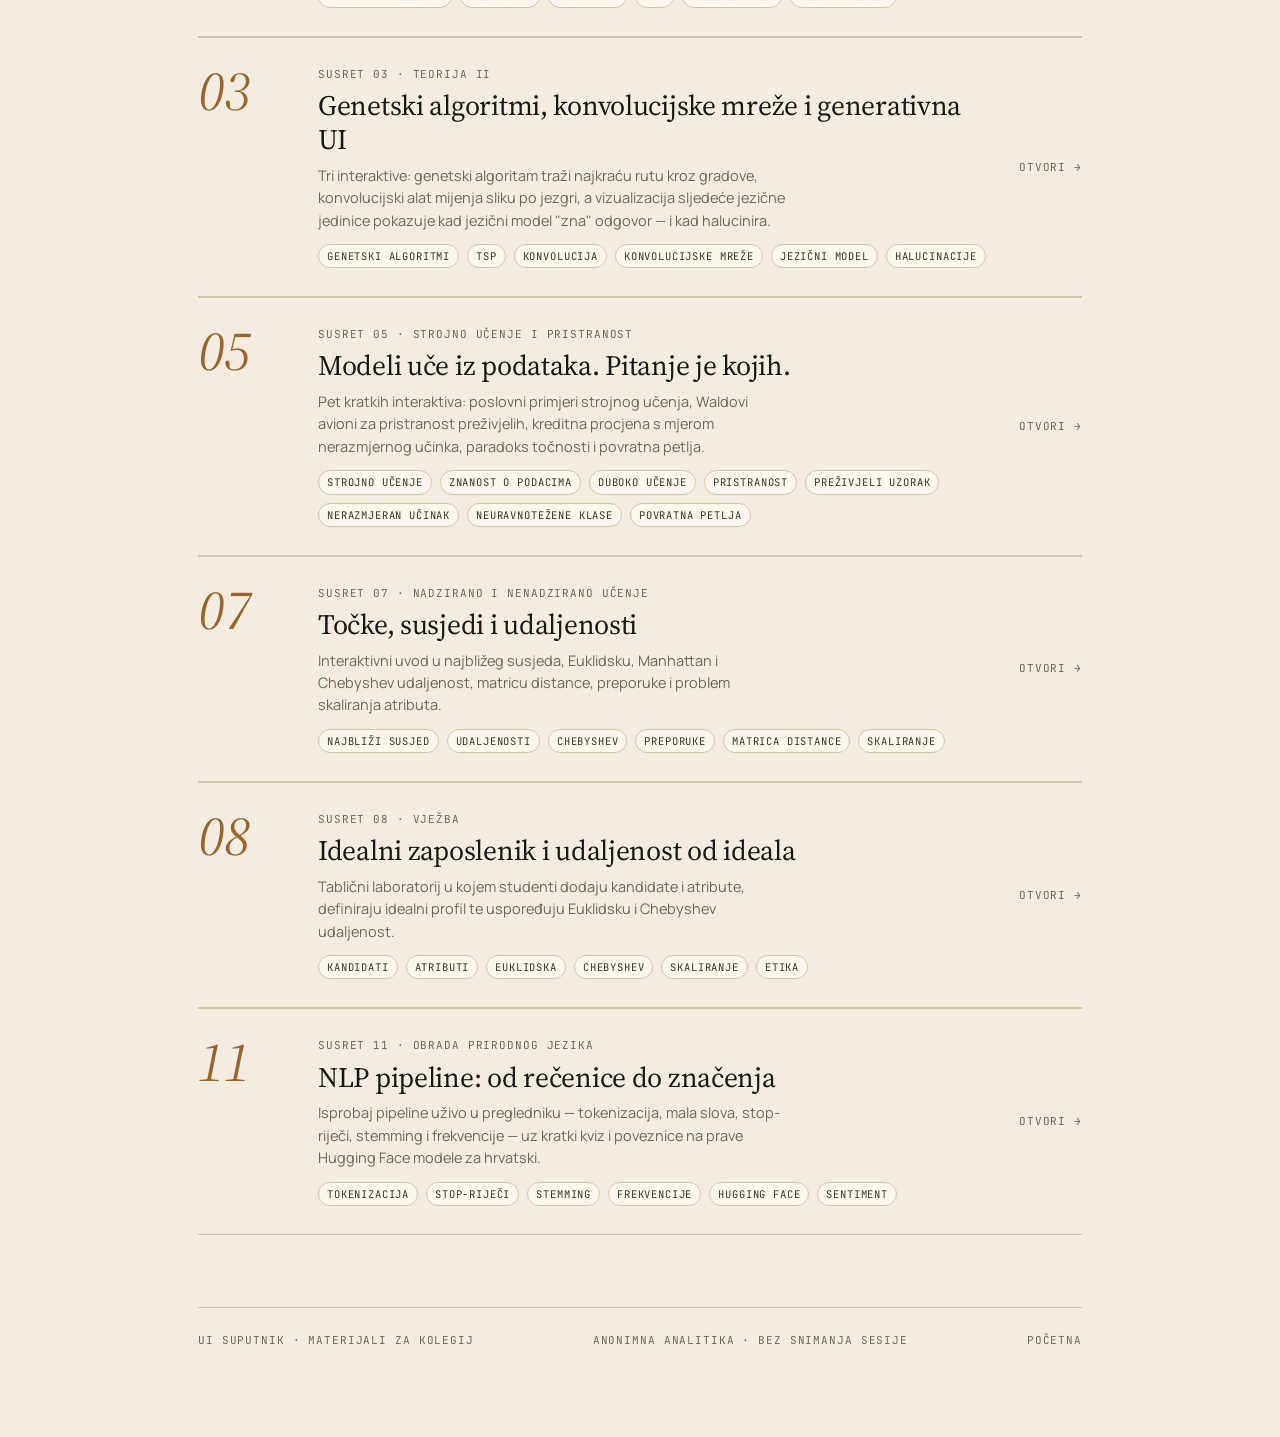
==== commit 884495b5: "Add susret-11: NLP (Obrada prirodnog jezika) Student-facing interactive page for Klasa 11 (NLP, slid" ====
--- a/index.html
+++ b/index.html
@@ -544,6 +544,26 @@
             </div>
             <div class="session-cta">Otvori →</div>
           </a>
+
+          <a class="session" href="susret-11/">
+            <div class="session-num">11</div>
+            <div>
+              <div class="session-kicker">Susret 11 · Obrada prirodnog jezika</div>
+              <h3 class="session-title">NLP pipeline: od rečenice do značenja</h3>
+              <p class="session-desc">
+                Isprobaj pipeline uživo u pregledniku — tokenizacija, mala slova, stop-riječi, stemming i frekvencije — uz kratki kviz i poveznice na prave Hugging Face modele za hrvatski.
+              </p>
+              <div class="session-tags">
+                <span class="tag">Tokenizacija</span>
+                <span class="tag">Stop-riječi</span>
+                <span class="tag">Stemming</span>
+                <span class="tag">Frekvencije</span>
+                <span class="tag">Hugging Face</span>
+                <span class="tag">Sentiment</span>
+              </div>
+            </div>
+            <div class="session-cta">Otvori →</div>
+          </a>
         </div>
       </section>
 
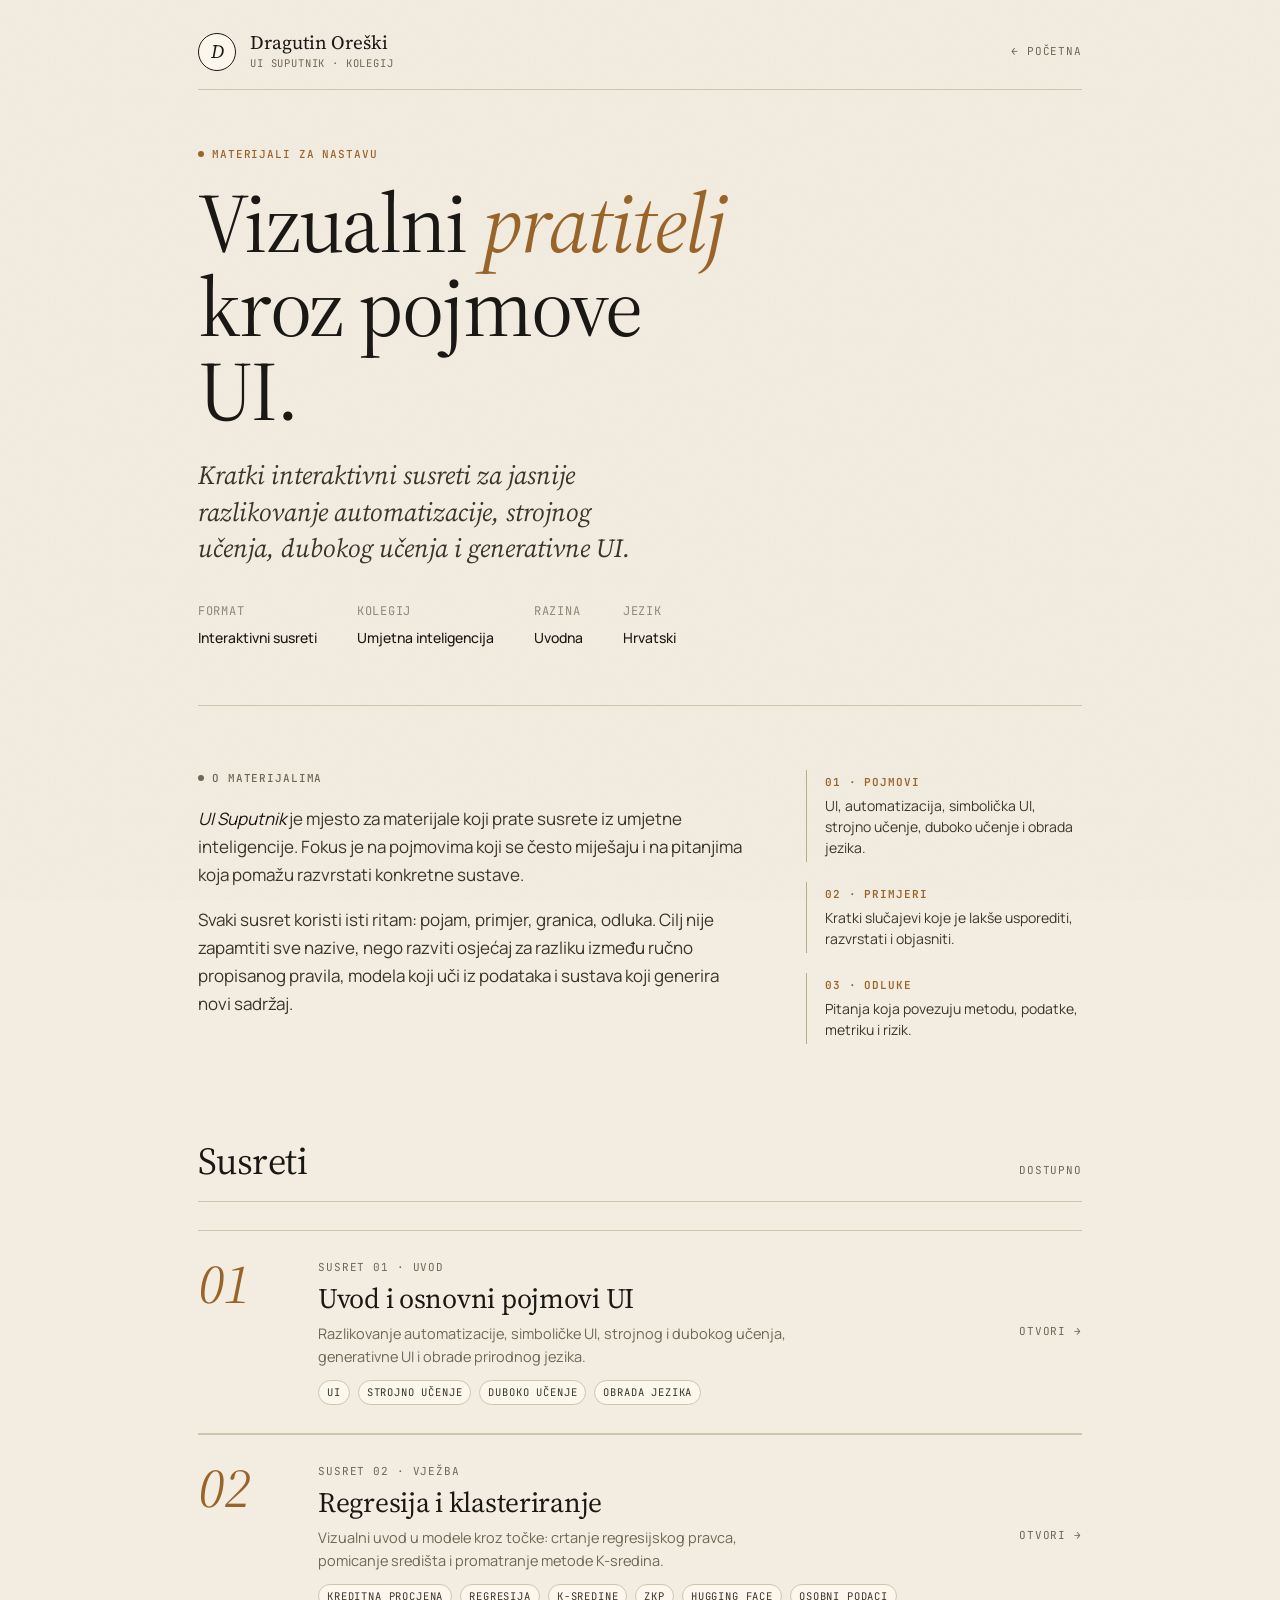
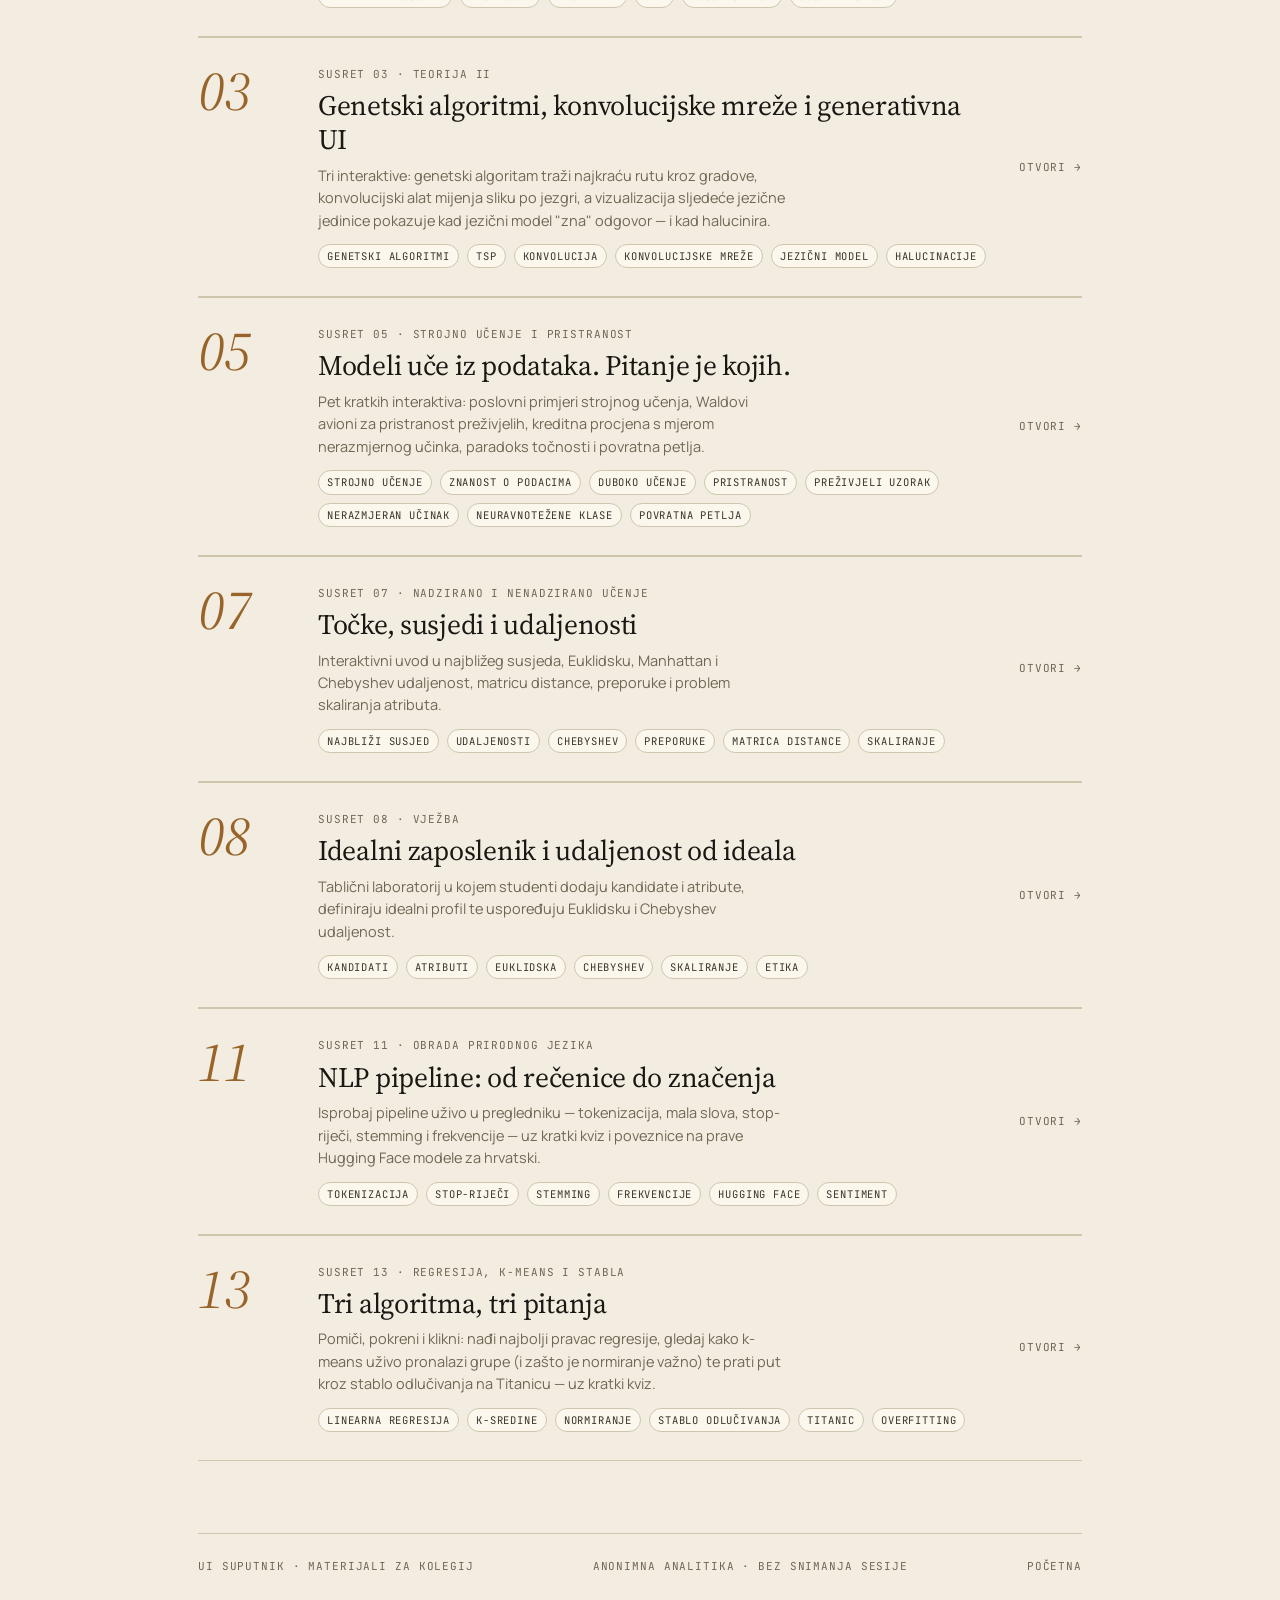
==== commit 314fa5b6: "Merge susret-13: Regresija, K-means i stabla odlučivanja" ====
--- a/index.html
+++ b/index.html
@@ -564,6 +564,26 @@
             </div>
             <div class="session-cta">Otvori →</div>
           </a>
+
+          <a class="session" href="susret-13/">
+            <div class="session-num">13</div>
+            <div>
+              <div class="session-kicker">Susret 13 · Regresija, K-means i stabla</div>
+              <h3 class="session-title">Tri algoritma, tri pitanja</h3>
+              <p class="session-desc">
+                Pomiči, pokreni i klikni: nađi najbolji pravac regresije, gledaj kako k-means uživo pronalazi grupe (i zašto je normiranje važno) te prati put kroz stablo odlučivanja na Titanicu — uz kratki kviz.
+              </p>
+              <div class="session-tags">
+                <span class="tag">Linearna regresija</span>
+                <span class="tag">K-sredine</span>
+                <span class="tag">Normiranje</span>
+                <span class="tag">Stablo odlučivanja</span>
+                <span class="tag">Titanic</span>
+                <span class="tag">Overfitting</span>
+              </div>
+            </div>
+            <div class="session-cta">Otvori →</div>
+          </a>
         </div>
       </section>
 
